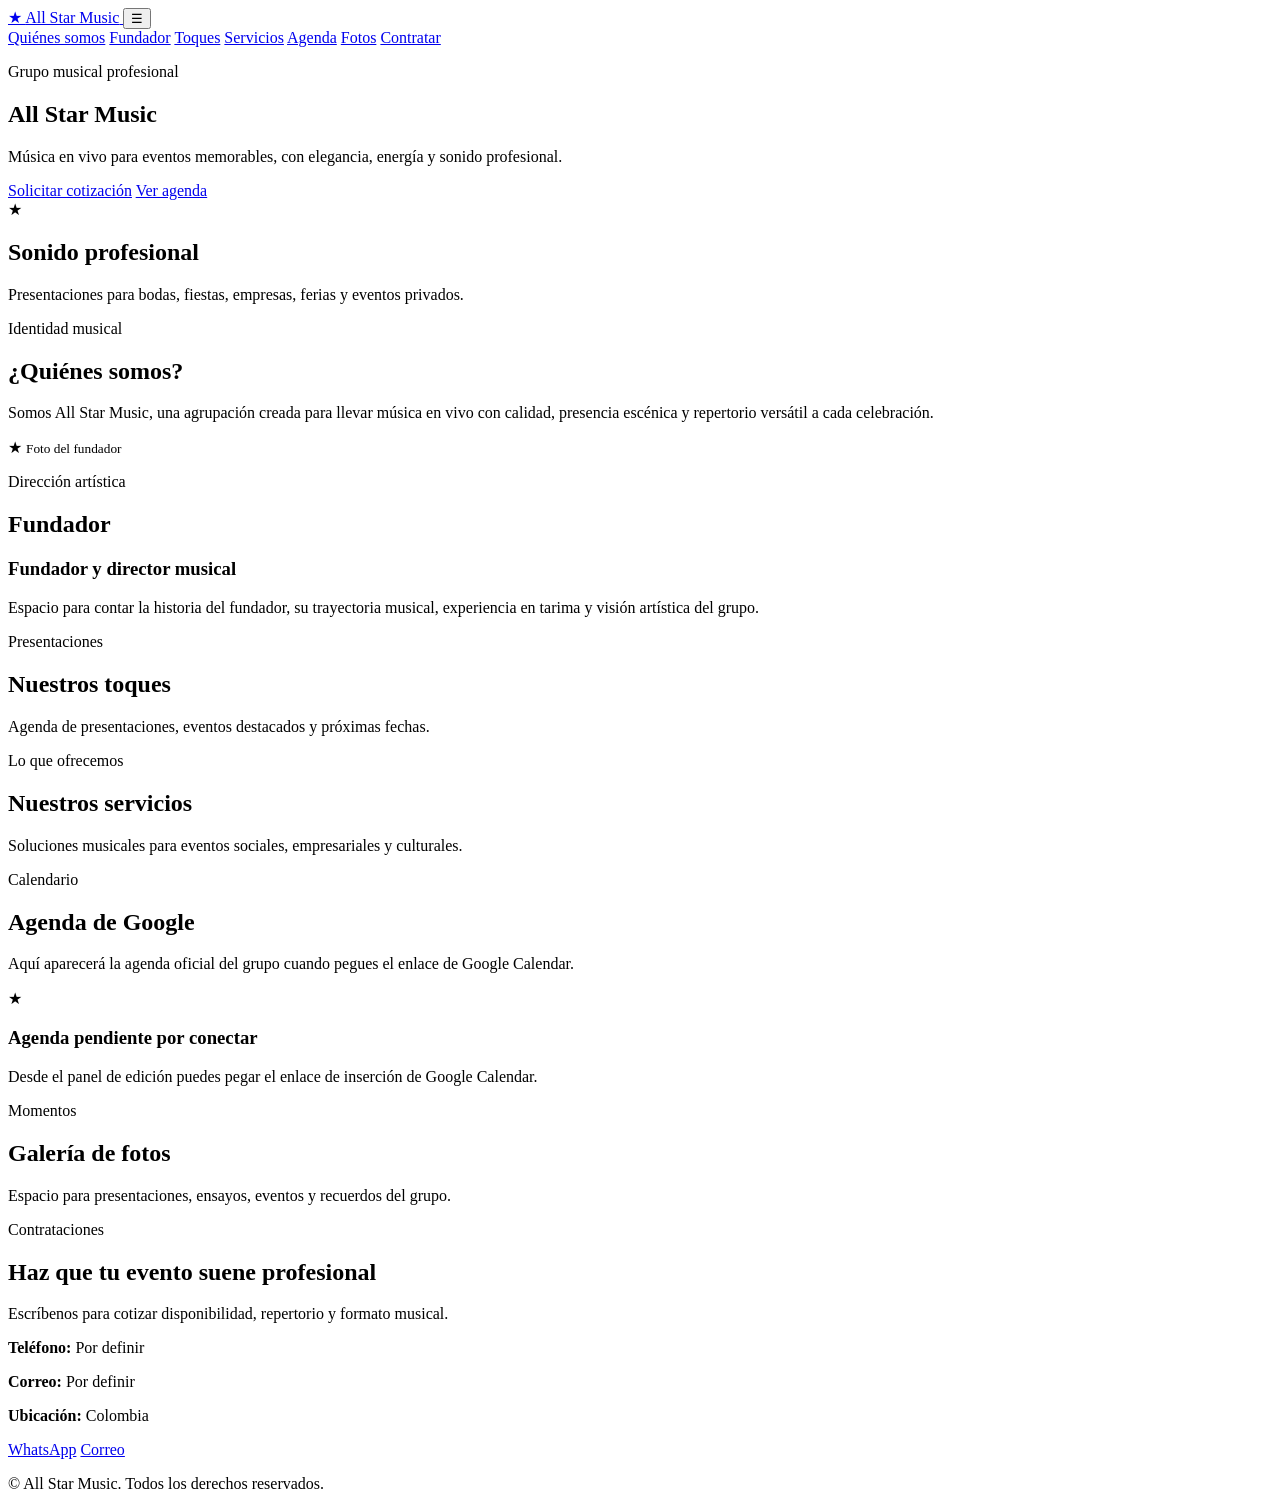
==== index.html @ 418ec7d7 "Add files via upload" ====
<!DOCTYPE html>
<html lang="es">
<head>
  <meta charset="UTF-8" />
  <meta name="viewport" content="width=device-width, initial-scale=1.0" />
  <title>All Star Music | Grupo musical</title>
  <meta name="description" content="All Star Music: grupo musical profesional para eventos sociales, empresariales y privados." />
  <link rel="stylesheet" href="css/styles.css" />
</head>
<body>
  <header class="site-header">
    <nav class="nav container">
      <a class="brand" href="#inicio" aria-label="All Star Music">
        <span class="brand-star">★</span>
        <span id="brandName">All Star Music</span>
      </a>

      <button class="nav-toggle" id="navToggle" aria-label="Abrir menú">☰</button>

      <div class="nav-links" id="navLinks">
        <a href="#quienes-somos">Quiénes somos</a>
        <a href="#fundador">Fundador</a>
        <a href="#toques">Toques</a>
        <a href="#servicios">Servicios</a>
        <a href="#agenda">Agenda</a>
        <a href="#galeria">Fotos</a>
        <a href="#contacto" class="btn btn-small">Contratar</a>
      </div>
    </nav>
  </header>

  <main>
    <section class="hero" id="inicio">
      <div class="hero-overlay"></div>
      <div class="container hero-grid">
        <div class="hero-copy">
          <p class="eyebrow">Grupo musical profesional</p>
          <h1 id="heroTitle">All Star Music</h1>
          <p class="hero-text" id="heroSubtitle">
            Música en vivo para eventos memorables, con elegancia, energía y sonido profesional.
          </p>
          <div class="hero-actions">
            <a href="#contacto" class="btn">Solicitar cotización</a>
            <a href="#agenda" class="btn btn-outline">Ver agenda</a>
          </div>
        </div>

        <div class="hero-card">
          <div class="star-orbit">
            <span>★</span>
          </div>
          <h2 id="heroCardTitle">Sonido profesional</h2>
          <p id="heroCardText">Presentaciones para bodas, fiestas, empresas, ferias y eventos privados.</p>
        </div>
      </div>
    </section>

    <section class="section" id="quienes-somos" class="fade-up" class="fade-up">
      <div class="container split">
        <div>
          <p class="section-kicker">Identidad musical</p>
          <h2>¿Quiénes somos?</h2>
        </div>
        <p class="lead" id="aboutText">
          Somos All Star Music, una agrupación creada para llevar música en vivo con calidad, presencia escénica y repertorio versátil a cada celebración.
        </p>
      </div>

      <div class="container stats" id="statsContainer"></div>
    </section>

    <section class="section section-dark" id="fundador" class="fade-up" class="fade-up">
      <div class="container founder-grid">
        <div class="founder-photo">
          <div class="photo-placeholder">
            <span>★</span>
            <small>Foto del fundador</small>
          </div>
        </div>
        <div>
          <p class="section-kicker">Dirección artística</p>
          <h2 id="founderName">Fundador</h2>
          <h3 id="founderRole">Fundador y director musical</h3>
          <p id="founderBio">
            Espacio para contar la historia del fundador, su trayectoria musical, experiencia en tarima y visión artística del grupo.
          </p>
        </div>
      </div>
    </section>

    <section class="section" id="toques" class="fade-up" class="fade-up">
      <div class="container section-title">
        <p class="section-kicker">Presentaciones</p>
        <h2>Nuestros toques</h2>
        <p>Agenda de presentaciones, eventos destacados y próximas fechas.</p>
      </div>

      <div class="container cards-grid" id="toquesContainer"></div>
    </section>

    <section class="section section-dark" id="servicios" class="fade-up" class="fade-up">
      <div class="container section-title">
        <p class="section-kicker">Lo que ofrecemos</p>
        <h2>Nuestros servicios</h2>
        <p>Soluciones musicales para eventos sociales, empresariales y culturales.</p>
      </div>

      <div class="container cards-grid" id="servicesContainer"></div>
    </section>

    <section class="section" id="agenda">
      <div class="container section-title">
        <p class="section-kicker">Calendario</p>
        <h2>Agenda de Google</h2>
        <p id="calendarNote">Aquí aparecerá la agenda oficial del grupo cuando pegues el enlace de Google Calendar.</p>
      </div>

      <div class="container calendar-box" id="calendarBox">
        <div class="calendar-empty">
          <span>★</span>
          <h3>Agenda pendiente por conectar</h3>
          <p>Desde el panel de edición puedes pegar el enlace de inserción de Google Calendar.</p>
        </div>
      </div>
    </section>

    <section class="section section-dark" id="galeria" class="fade-up" class="fade-up">
      <div class="container section-title">
        <p class="section-kicker">Momentos</p>
        <h2>Galería de fotos</h2>
        <p>Espacio para presentaciones, ensayos, eventos y recuerdos del grupo.</p>
      </div>

      <div class="container gallery-grid" id="galleryContainer"></div>
    </section>

    <section class="section contact-section" id="contacto" class="fade-up" class="fade-up">
      <div class="container contact-grid">
        <div>
          <p class="section-kicker">Contrataciones</p>
          <h2>Haz que tu evento suene profesional</h2>
          <p id="contactText">Escríbenos para cotizar disponibilidad, repertorio y formato musical.</p>
        </div>

        <div class="contact-card">
          <p><strong>Teléfono:</strong> <span id="contactPhone">Por definir</span></p>
          <p><strong>Correo:</strong> <span id="contactEmail">Por definir</span></p>
          <p><strong>Ubicación:</strong> <span id="contactLocation">Colombia</span></p>
          <div class="contact-actions">
            <a id="whatsappBtn" class="btn" href="#" target="_blank" rel="noopener">WhatsApp</a>
            <a id="emailBtn" class="btn btn-outline" href="#">Correo</a>
          </div>
        </div>
      </div>
    </section>
  </main>

  <footer class="footer">
    <div class="container footer-grid">
      <p>© <span id="year"></span> <span id="footerBrand">All Star Music</span>. Todos los derechos reservados.</p>
      <div class="footer-links" id="socialLinks"></div>
    </div>
  </footer>

  <script src="js/data.js"></script>
  <script src="js/app.js"></script>

<script>
const faders = document.querySelectorAll('.fade-up');
const appearOptions = { threshold: 0.1 };
const appearOnScroll = new IntersectionObserver((entries, observer) => {
  entries.forEach(entry => {
    if(entry.isIntersecting){
      entry.target.classList.add('show');
      observer.unobserve(entry.target);
    }
  });
}, appearOptions);

faders.forEach(fader => appearOnScroll.observe(fader));
</script>

<script>
const faders = document.querySelectorAll('.fade-up');
const appearOptions = { threshold: 0.1 };
const appearOnScroll = new IntersectionObserver((entries, observer) => {
  entries.forEach(entry => {
    if(entry.isIntersecting){
      entry.target.classList.add('show');
      observer.unobserve(entry.target);
    }
  });
}, appearOptions);

faders.forEach(fader => appearOnScroll.observe(fader));
</script>
</body>


</html>
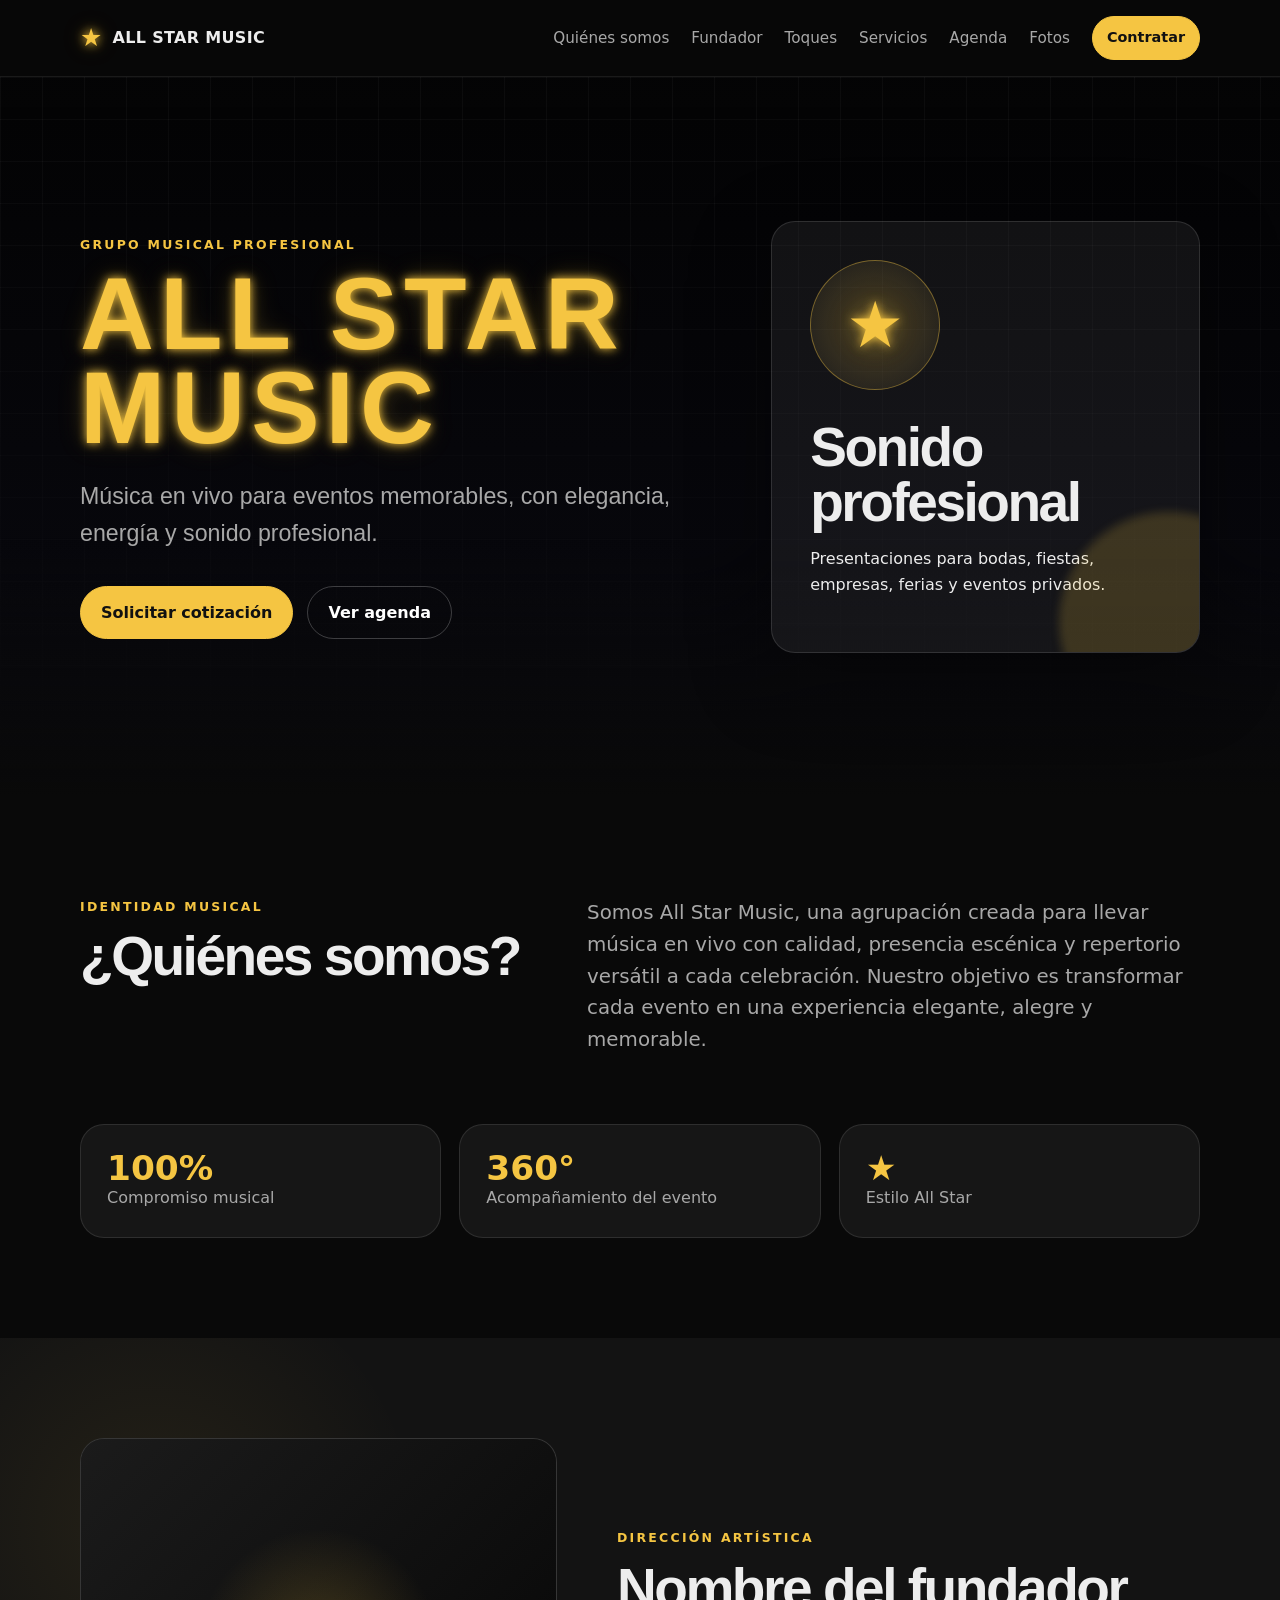
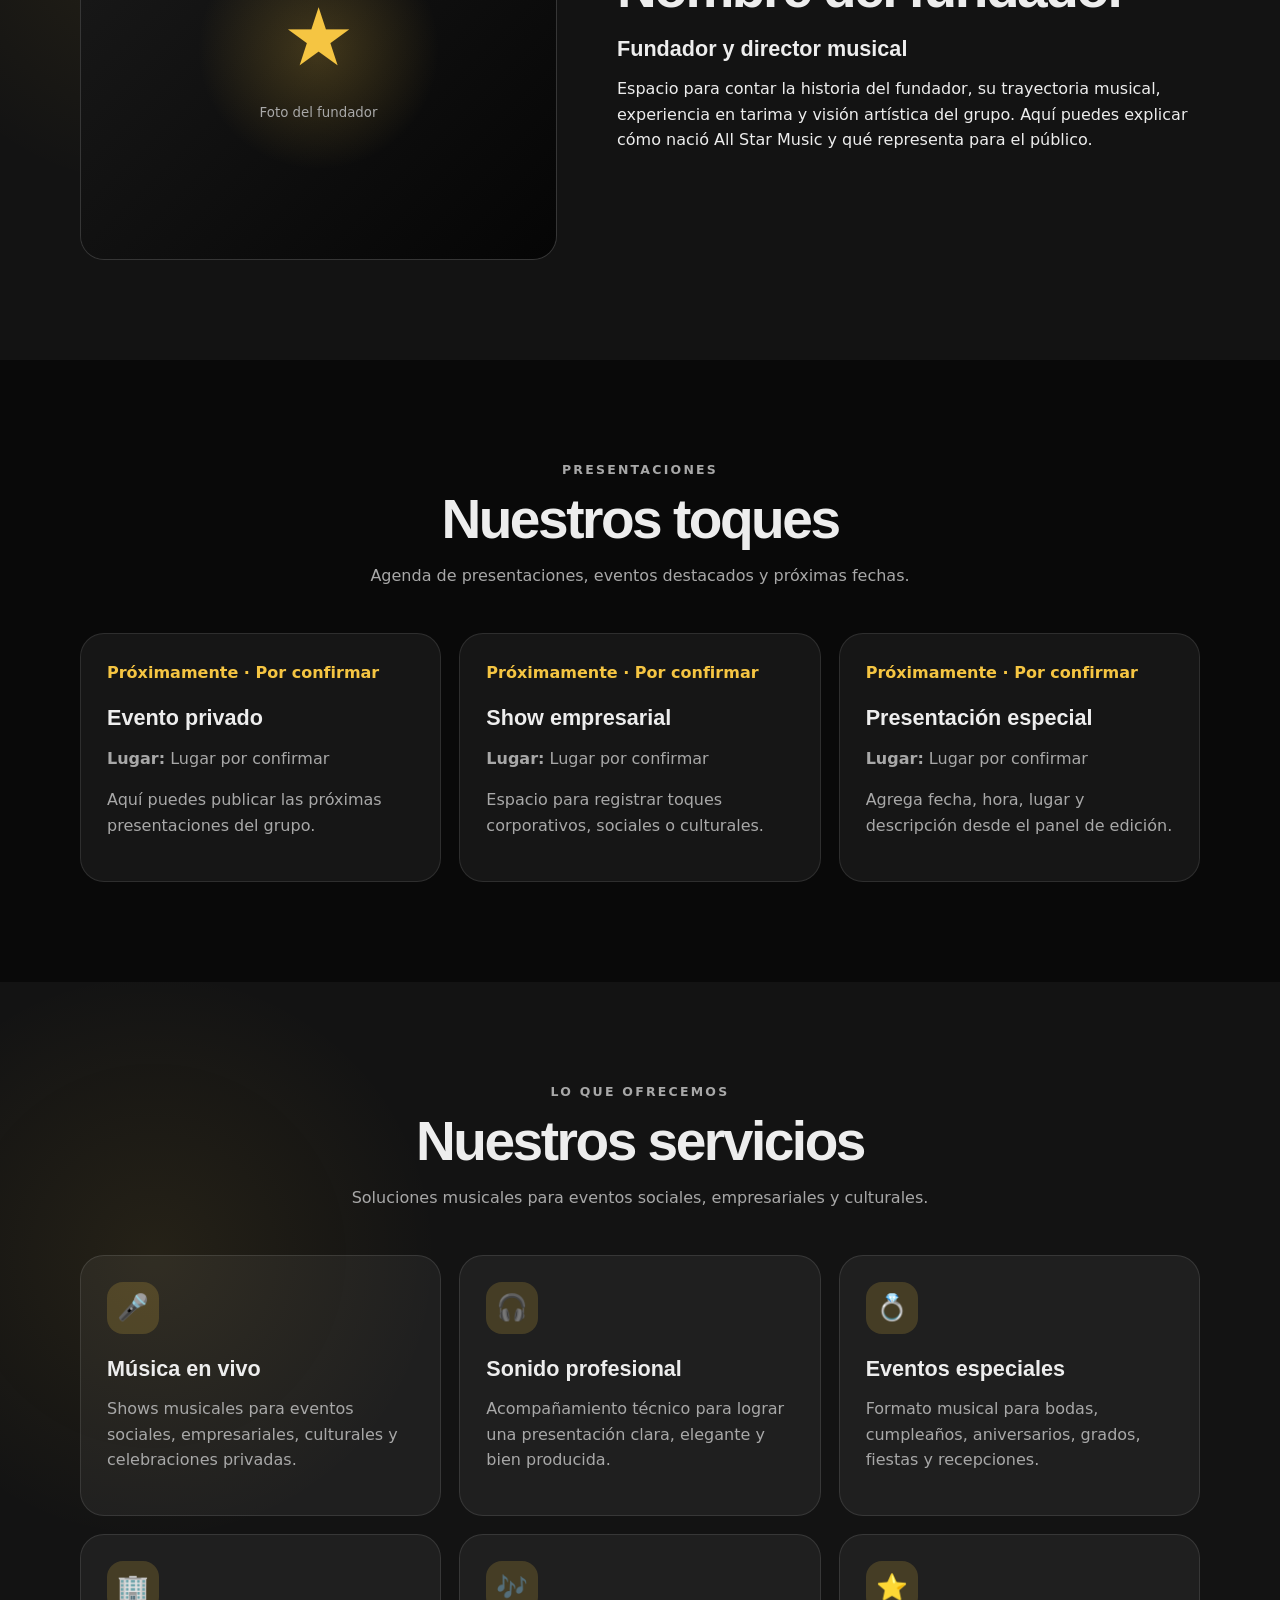
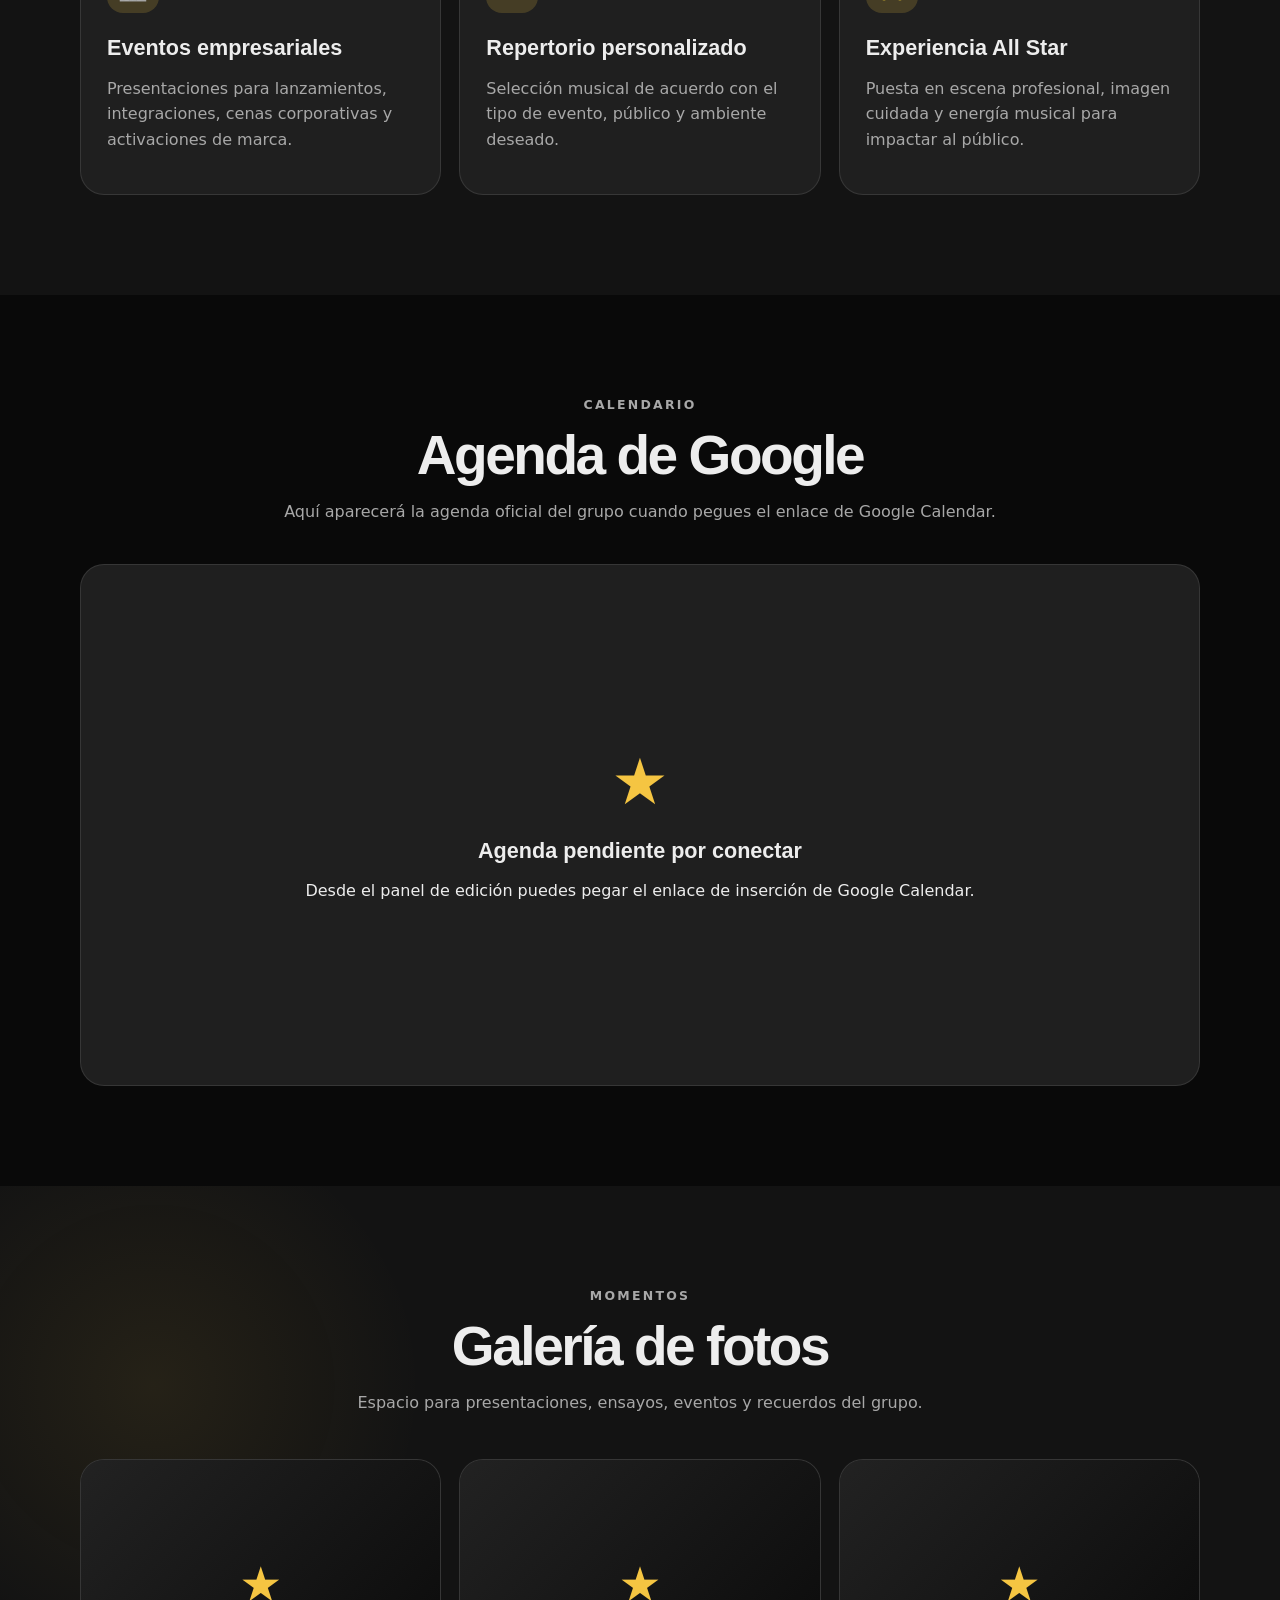
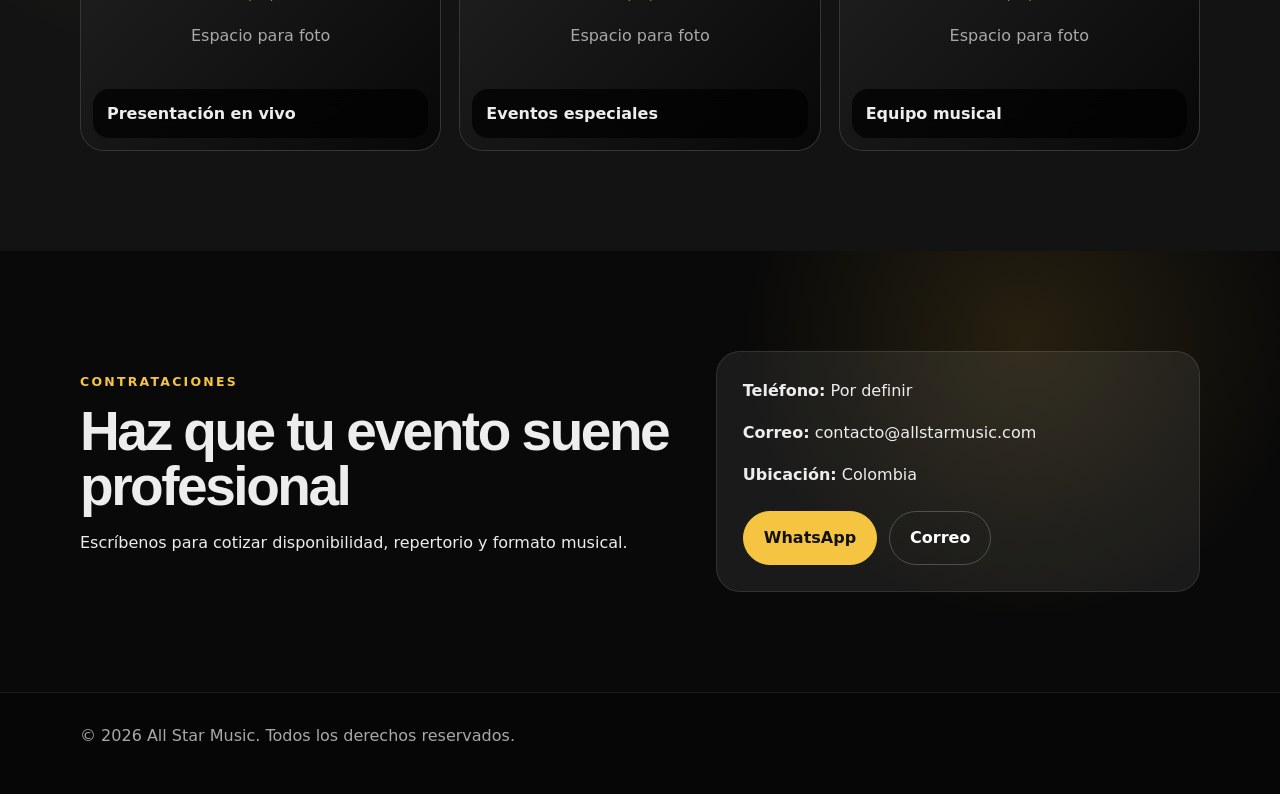
==== commit 234bcd90: "Add files via upload" ====
--- a/index.html
+++ b/index.html
@@ -30,7 +30,15 @@
   </header>
 
   <main>
-    <section class="hero" id="inicio">
+    
+<div class="hero-slider">
+  <div class="slide active" style="background-image:url('https://images.unsplash.com/photo-1493225457124-a3eb161ffa5f?q=80&w=1920&auto=format&fit=crop');"></div>
+  <div class="slide" style="background-image:url('https://images.unsplash.com/photo-1501386761578-eac5c94b800a?q=80&w=1920&auto=format&fit=crop');"></div>
+  <div class="slide" style="background-image:url('https://images.unsplash.com/photo-1516280440614-37939bbacd81?q=80&w=1920&auto=format&fit=crop');"></div>
+  <div class="slider-overlay"></div>
+</div>
+
+<section class="hero" id="inicio">
       <div class="hero-overlay"></div>
       <div class="container hero-grid">
         <div class="hero-copy">
@@ -194,7 +202,19 @@
 
 faders.forEach(fader => appearOnScroll.observe(fader));
 </script>
+
+<script>
+const slides = document.querySelectorAll('.slide');
+let currentSlide = 0;
+
+setInterval(() => {
+  slides[currentSlide].classList.remove('active');
+  currentSlide = (currentSlide + 1) % slides.length;
+  slides[currentSlide].classList.add('active');
+}, 4000);
+</script>
 </body>
 
 
+
 </html>
--- a/css/styles.css
+++ b/css/styles.css
@@ -0,0 +1,1032 @@
+
+/* Fuente estilo Acuario Music */
+@import url('https://fonts.googleapis.com/css2?family=Orbitron:wght@700;900&display=swap');
+
+body, h1, h2, h3, .hero-text {
+    font-family: 'Orbitron', sans-serif;
+}
+
+/* Paleta colores Acuario Music */
+:root {
+    --black: #0b0b0b;
+    --dark: #1a1a2e;
+    --gray-900: #2c2c3c;
+    --gray-400: #d8d8ff;
+    --star: #ffcc00;
+    --star-soft: rgba(255,204,0,0.25);
+}
+
+/* Hero gradiente animado */
+.hero {
+    background: linear-gradient(120deg, #0b0b0b, #1a1a2e, #ffcc00, #1a1a2e);
+    background-size: 400% 400%;
+    animation: gradientMove 20s ease infinite;
+    position: relative;
+}
+
+@keyframes gradientMove {
+    0%{background-position:0% 50%;}
+    50%{background-position:100% 50%;}
+    100%{background-position:0% 50%;}
+}
+
+/* Glow neón en hero y estrella */
+.brand-star, .hero h1, .hero-card span {
+    animation: glow 2s infinite alternate;
+    color: var(--star);
+    text-shadow: 0 0 15px var(--star), 0 0 40px var(--star-soft), 0 0 60px var(--star-soft);
+}
+
+@keyframes glow {
+    0%{text-shadow:0 0 15px var(--star), 0 0 40px var(--star-soft);}
+    50%{text-shadow:0 0 30px var(--star), 0 0 80px var(--star-soft);}
+    100%{text-shadow:0 0 15px var(--star), 0 0 40px var(--star-soft);}
+}
+
+/* Fade-in scroll */
+.fade-up {
+    opacity: 0;
+    transform: translateY(30px);
+    transition: opacity 1s ease, transform 1s ease;
+}
+.fade-up.show {
+    opacity: 1;
+    transform: translateY(0);
+}
+
+/* Hover glow tarjetas estilo Acuario */
+.info-card:hover, .toque-card:hover, .gallery-item:hover {
+    transform: scale(1.08);
+    border-color: var(--star);
+    box-shadow: 0 0 40px var(--star-soft);
+    transition: transform 0.3s ease, box-shadow 0.3s ease;
+}
+
+/* Partículas hero más visibles */
+.hero::before {
+    content:'';
+    position:absolute;
+    inset:0;
+    background: radial-gradient(circle, rgba(255,204,0,0.15) 1px, transparent 1px);
+    background-size:12px 12px;
+    animation: moveParticles 15s linear infinite;
+}
+@keyframes moveParticles{
+    0%{background-position:0 0;}
+    100%{background-position:300px 300px;}
+}
+
+
+/* Fuente display llamativa */
+@import url('https://fonts.googleapis.com/css2?family=Orbitron:wght@700;900&display=swap');
+
+body, h1, h2, h3, .hero-text {
+    font-family: 'Orbitron', sans-serif;
+}
+
+/* Paleta vibrante */
+:root {
+    --black: #0b0b0b;
+    --dark: #1a1a1a;
+    --gray-900: #2e2e2e;
+    --gray-400: #d0d0d0;
+    --star: #ffcc00;
+    --star-soft: rgba(255,204,0,0.25);
+}
+
+/* Hero con gradiente animado */
+.hero {
+    background: linear-gradient(120deg, #1a1a1a, #ffcc00, #1a1a1a, #ff6600);
+    background-size: 300% 300%;
+    animation: gradientMove 15s ease infinite;
+}
+
+@keyframes gradientMove {
+    0%{background-position:0% 50%;}
+    50%{background-position:100% 50%;}
+    100%{background-position:0% 50%;}
+}
+
+/* Glow animado en hero y estrella */
+.brand-star, .hero h1, .hero-card span {
+    animation: glow 2s infinite alternate;
+    color: var(--star);
+    text-shadow: 0 0 10px var(--star), 0 0 20px var(--star-soft), 0 0 30px var(--star-soft);
+}
+
+@keyframes glow {
+    0%{text-shadow:0 0 10px var(--star), 0 0 20px var(--star-soft);}
+    50%{text-shadow:0 0 25px var(--star), 0 0 50px var(--star-soft);}
+    100%{text-shadow:0 0 10px var(--star), 0 0 20px var(--star-soft);}
+}
+
+/* Fade-in scroll */
+.fade-up {
+    opacity: 0;
+    transform: translateY(20px);
+    transition: opacity 0.8s ease, transform 0.8s ease;
+}
+.fade-up.show {
+    opacity: 1;
+    transform: translateY(0);
+}
+
+/* Hover glow tarjetas */
+.info-card:hover, .toque-card:hover, .gallery-item:hover {
+    transform: scale(1.05);
+    border-color: var(--star);
+    box-shadow: 0 0 30px var(--star-soft);
+    transition: transform 0.3s ease, box-shadow 0.3s ease;
+}
+
+/* Hero partículas más visibles */
+.hero::before {
+    content:'';
+    position:absolute;
+    inset:0;
+    background: radial-gradient(circle, rgba(255,204,0,0.12) 1px, transparent 1px);
+    background-size:15px 15px;
+    animation: moveParticles 10s linear infinite;
+}
+@keyframes moveParticles{
+    0%{background-position:0 0;}
+    100%{background-position:200px 200px;}
+}
+
+:root {
+  --black: #090909;
+  --dark: #131313;
+  --gray-900: #1f1f1f;
+  --gray-800: #2b2b2b;
+  --gray-700: #3a3a3a;
+  --gray-400: #a8a8a8;
+  --gray-200: #ededed;
+  --white: #ffffff;
+  --star: #f5c542;
+  --star-soft: rgba(245, 197, 66, 0.18);
+  --radius: 24px;
+  --shadow: 0 24px 80px rgba(0, 0, 0, 0.38);
+  --font: Inter, ui-sans-serif, system-ui, -apple-system, BlinkMacSystemFont, "Segoe UI", sans-serif;
+}
+
+* {
+  box-sizing: border-box;
+}
+
+html {
+  scroll-behavior: smooth;
+}
+
+body {
+  margin: 0;
+  font-family: var(--font);
+  color: var(--gray-200);
+  background: var(--black);
+  line-height: 1.6;
+}
+
+a {
+  color: inherit;
+  text-decoration: none;
+}
+
+img {
+  display: block;
+  width: 100%;
+}
+
+button,
+input,
+textarea {
+  font-family: inherit;
+}
+
+.container {
+  width: min(1120px, calc(100% - 40px));
+  margin: 0 auto;
+}
+
+.site-header {
+  position: sticky;
+  top: 0;
+  z-index: 30;
+  backdrop-filter: blur(16px);
+  background: rgba(9, 9, 9, 0.84);
+  border-bottom: 1px solid rgba(255, 255, 255, 0.08);
+}
+
+.nav {
+  height: 76px;
+  display: flex;
+  align-items: center;
+  justify-content: space-between;
+}
+
+.brand {
+  display: inline-flex;
+  align-items: center;
+  gap: 10px;
+  font-weight: 900;
+  letter-spacing: 0.02em;
+  text-transform: uppercase;
+}
+
+.brand-star {
+  color: var(--star);
+  font-size: 1.55rem;
+  filter: drop-shadow(0 0 10px var(--star-soft));
+}
+
+.nav-links {
+  display: flex;
+  align-items: center;
+  gap: 22px;
+  color: var(--gray-400);
+  font-size: 0.95rem;
+}
+
+.nav-links a:hover {
+  color: var(--white);
+}
+
+.nav-toggle {
+  display: none;
+  border: 0;
+  background: transparent;
+  color: var(--white);
+  font-size: 2rem;
+}
+
+.btn {
+  display: inline-flex;
+  align-items: center;
+  justify-content: center;
+  border: 1px solid var(--star);
+  background: var(--star);
+  color: #111;
+  padding: 13px 20px;
+  border-radius: 999px;
+  font-weight: 800;
+  cursor: pointer;
+  transition: transform 0.18s ease, background 0.18s ease, color 0.18s ease;
+}
+
+.btn:hover {
+  transform: translateY(-2px);
+}
+
+.btn-outline {
+  background: transparent;
+  color: var(--white);
+  border-color: rgba(255, 255, 255, 0.22);
+}
+
+.btn-outline:hover {
+  border-color: var(--star);
+  color: var(--star);
+}
+
+.btn-small {
+  padding: 9px 14px;
+  font-size: 0.9rem;
+}
+
+.btn-danger {
+  border-color: #9c2a2a;
+  background: #9c2a2a;
+  color: #fff;
+}
+
+.hero {
+  position: relative;
+  min-height: 720px;
+  display: grid;
+  align-items: center;
+  overflow: hidden;
+  background:
+    radial-gradient(circle at 80% 20%, rgba(245, 197, 66, 0.18), transparent 26%),
+    linear-gradient(135deg, #050505 0%, #171717 48%, #2c2c2c 100%);
+}
+
+.hero::before {
+  content: "";
+  position: absolute;
+  inset: 0;
+  background-image:
+    linear-gradient(rgba(255,255,255,0.035) 1px, transparent 1px),
+    linear-gradient(90deg, rgba(255,255,255,0.035) 1px, transparent 1px);
+  background-size: 42px 42px;
+  mask-image: linear-gradient(to bottom, rgba(0,0,0,1), transparent);
+}
+
+.hero-overlay {
+  position: absolute;
+  inset: auto 0 0 0;
+  height: 260px;
+  background: linear-gradient(transparent, var(--black));
+  pointer-events: none;
+}
+
+.hero-grid {
+  position: relative;
+  display: grid;
+  grid-template-columns: 1.2fr 0.8fr;
+  align-items: center;
+  gap: 48px;
+}
+
+.eyebrow,
+.section-kicker {
+  color: var(--star);
+  text-transform: uppercase;
+  font-weight: 900;
+  letter-spacing: 0.18em;
+  font-size: 0.78rem;
+}
+
+h1,
+h2,
+h3,
+p {
+  margin-top: 0;
+}
+
+h1 {
+  margin-bottom: 22px;
+  font-size: clamp(3.2rem, 8vw, 7rem);
+  line-height: 0.92;
+  letter-spacing: -0.07em;
+}
+
+h2 {
+  margin-bottom: 16px;
+  font-size: clamp(2rem, 4.3vw, 4rem);
+  line-height: 1;
+  letter-spacing: -0.045em;
+}
+
+h3 {
+  font-size: 1.35rem;
+  margin-bottom: 10px;
+}
+
+.hero-text {
+  max-width: 680px;
+  font-size: clamp(1.1rem, 2vw, 1.45rem);
+  color: var(--gray-400);
+}
+
+.hero-actions {
+  display: flex;
+  flex-wrap: wrap;
+  gap: 14px;
+  margin-top: 34px;
+}
+
+.hero-card {
+  position: relative;
+  padding: 38px;
+  border: 1px solid rgba(255,255,255,0.12);
+  border-radius: var(--radius);
+  background: rgba(255, 255, 255, 0.06);
+  box-shadow: var(--shadow);
+  overflow: hidden;
+}
+
+.hero-card::after {
+  content: "";
+  position: absolute;
+  width: 220px;
+  height: 220px;
+  right: -80px;
+  bottom: -80px;
+  background: var(--star-soft);
+  filter: blur(4px);
+  border-radius: 50%;
+}
+
+.star-orbit {
+  display: grid;
+  place-items: center;
+  width: 130px;
+  height: 130px;
+  margin-bottom: 30px;
+  border-radius: 50%;
+  border: 1px solid rgba(245, 197, 66, 0.4);
+  background: radial-gradient(circle, rgba(245,197,66,0.25), rgba(255,255,255,0.03));
+}
+
+.star-orbit span {
+  color: var(--star);
+  font-size: 4rem;
+}
+
+.section {
+  padding: 100px 0;
+  background: var(--black);
+}
+
+.section-dark {
+  background:
+    radial-gradient(circle at 12% 30%, rgba(245, 197, 66, 0.08), transparent 22%),
+    var(--dark);
+}
+
+.split {
+  display: grid;
+  grid-template-columns: 0.85fr 1.15fr;
+  gap: 54px;
+  align-items: start;
+}
+
+.lead {
+  color: var(--gray-400);
+  font-size: 1.24rem;
+}
+
+.stats {
+  margin-top: 48px;
+  display: grid;
+  grid-template-columns: repeat(3, 1fr);
+  gap: 18px;
+}
+
+.stat-card,
+.info-card,
+.toque-card,
+.contact-card {
+  border: 1px solid rgba(255,255,255,0.1);
+  border-radius: var(--radius);
+  background: rgba(255, 255, 255, 0.055);
+  padding: 26px;
+}
+
+.stat-card strong {
+  display: block;
+  color: var(--star);
+  font-size: 2.15rem;
+  line-height: 1;
+}
+
+.stat-card span {
+  color: var(--gray-400);
+}
+
+.founder-grid {
+  display: grid;
+  grid-template-columns: 0.9fr 1.1fr;
+  gap: 60px;
+  align-items: center;
+}
+
+.founder-photo {
+  min-height: 420px;
+  border-radius: var(--radius);
+  overflow: hidden;
+  background: var(--gray-900);
+  border: 1px solid rgba(255,255,255,0.1);
+}
+
+.founder-photo img {
+  height: 420px;
+  object-fit: cover;
+}
+
+.photo-placeholder {
+  min-height: 420px;
+  display: grid;
+  place-content: center;
+  text-align: center;
+  color: var(--gray-400);
+  background:
+    radial-gradient(circle at center, rgba(245, 197, 66, 0.22), transparent 38%),
+    linear-gradient(135deg, #1b1b1b, #050505);
+}
+
+.photo-placeholder span {
+  color: var(--star);
+  font-size: 5rem;
+}
+
+.section-title {
+  text-align: center;
+  max-width: 760px;
+}
+
+.section-title p {
+  color: var(--gray-400);
+}
+
+.cards-grid {
+  margin-top: 44px;
+  display: grid;
+  grid-template-columns: repeat(3, 1fr);
+  gap: 18px;
+}
+
+.info-card,
+.toque-card {
+  min-height: 220px;
+}
+
+.info-card .icon {
+  display: inline-grid;
+  place-items: center;
+  width: 52px;
+  height: 52px;
+  margin-bottom: 18px;
+  border-radius: 16px;
+  background: var(--star-soft);
+  color: var(--star);
+  font-size: 1.6rem;
+}
+
+.info-card p,
+.toque-card p {
+  color: var(--gray-400);
+}
+
+.toque-date {
+  display: inline-flex;
+  margin-bottom: 16px;
+  color: var(--star);
+  font-weight: 900;
+}
+
+.calendar-box {
+  margin-top: 40px;
+  border-radius: var(--radius);
+  border: 1px solid rgba(255,255,255,0.1);
+  overflow: hidden;
+  background: var(--gray-900);
+  min-height: 520px;
+}
+
+.calendar-box iframe {
+  width: 100%;
+  min-height: 640px;
+  border: 0;
+}
+
+.calendar-empty {
+  min-height: 520px;
+  display: grid;
+  place-content: center;
+  text-align: center;
+  padding: 40px;
+}
+
+.calendar-empty span {
+  color: var(--star);
+  font-size: 4rem;
+}
+
+.gallery-grid {
+  margin-top: 44px;
+  display: grid;
+  grid-template-columns: repeat(3, 1fr);
+  gap: 18px;
+}
+
+.gallery-item {
+  position: relative;
+  min-height: 290px;
+  overflow: hidden;
+  border-radius: var(--radius);
+  background: var(--gray-900);
+  border: 1px solid rgba(255,255,255,0.1);
+}
+
+.gallery-item img {
+  height: 100%;
+  min-height: 290px;
+  object-fit: cover;
+}
+
+.gallery-placeholder {
+  min-height: 290px;
+  display: grid;
+  place-content: center;
+  text-align: center;
+  color: var(--gray-400);
+  background: linear-gradient(135deg, #222, #080808);
+}
+
+.gallery-placeholder span {
+  color: var(--star);
+  font-size: 3rem;
+}
+
+.gallery-caption {
+  position: absolute;
+  inset: auto 12px 12px 12px;
+  padding: 12px 14px;
+  border-radius: 16px;
+  background: rgba(0,0,0,0.7);
+  backdrop-filter: blur(10px);
+  font-weight: 800;
+}
+
+.contact-section {
+  background:
+    radial-gradient(circle at 80% 20%, rgba(245, 197, 66, 0.12), transparent 26%),
+    var(--black);
+}
+
+.contact-grid {
+  display: grid;
+  grid-template-columns: 1.1fr 0.9fr;
+  gap: 44px;
+  align-items: center;
+}
+
+.contact-card {
+  background: rgba(255,255,255,0.07);
+}
+
+.contact-actions {
+  margin-top: 24px;
+  display: flex;
+  flex-wrap: wrap;
+  gap: 12px;
+}
+
+.footer {
+  padding: 30px 0;
+  border-top: 1px solid rgba(255,255,255,0.08);
+  color: var(--gray-400);
+  background: #060606;
+}
+
+.footer-grid {
+  display: flex;
+  justify-content: space-between;
+  gap: 18px;
+  align-items: center;
+  flex-wrap: wrap;
+}
+
+.footer-links {
+  display: flex;
+  gap: 16px;
+  flex-wrap: wrap;
+}
+
+.footer-links a {
+  color: var(--gray-400);
+}
+
+.footer-links a:hover {
+  color: var(--star);
+}
+
+/* Admin */
+.admin-body {
+  background: #101010;
+}
+
+.admin-header {
+  position: sticky;
+  top: 0;
+  z-index: 50;
+  background: rgba(8,8,8,0.94);
+  border-bottom: 1px solid rgba(255,255,255,0.08);
+}
+
+.admin-nav {
+  min-height: 76px;
+  display: flex;
+  justify-content: space-between;
+  align-items: center;
+}
+
+.admin-actions {
+  display: flex;
+  gap: 10px;
+  flex-wrap: wrap;
+}
+
+.admin-layout {
+  display: grid;
+  grid-template-columns: 300px minmax(0, 1fr);
+  gap: 26px;
+  padding: 34px 0 70px;
+}
+
+.admin-sidebar {
+  position: sticky;
+  top: 100px;
+  align-self: start;
+  border: 1px solid rgba(255,255,255,0.1);
+  border-radius: var(--radius);
+  padding: 24px;
+  background: rgba(255,255,255,0.055);
+}
+
+.admin-sidebar h1 {
+  font-size: 2rem;
+  letter-spacing: -0.04em;
+  margin-bottom: 8px;
+}
+
+.admin-sidebar p {
+  color: var(--gray-400);
+  font-size: 0.94rem;
+}
+
+.admin-sidebar nav {
+  display: grid;
+  gap: 8px;
+  margin-top: 18px;
+}
+
+.admin-sidebar a {
+  padding: 10px 12px;
+  border-radius: 14px;
+  color: var(--gray-400);
+  background: rgba(255,255,255,0.04);
+}
+
+.admin-sidebar a:hover {
+  color: var(--star);
+  background: rgba(245,197,66,0.1);
+}
+
+.admin-panel {
+  display: grid;
+  gap: 18px;
+}
+
+.admin-card {
+  margin-bottom: 20px;
+  border: 1px solid rgba(255,255,255,0.1);
+  border-radius: var(--radius);
+  padding: 26px;
+  background: rgba(255,255,255,0.055);
+}
+
+.admin-card h2 {
+  font-size: 1.7rem;
+  letter-spacing: -0.03em;
+}
+
+.admin-card h3 {
+  margin-top: 22px;
+  color: var(--star);
+}
+
+.form-grid {
+  display: grid;
+  grid-template-columns: 1fr 1fr;
+  gap: 16px;
+}
+
+label {
+  display: grid;
+  gap: 8px;
+  margin-bottom: 16px;
+  color: var(--gray-200);
+  font-weight: 800;
+}
+
+input,
+textarea {
+  width: 100%;
+  border: 1px solid rgba(255,255,255,0.14);
+  background: #0a0a0a;
+  color: var(--white);
+  border-radius: 16px;
+  padding: 13px 14px;
+  outline: none;
+}
+
+textarea {
+  resize: vertical;
+}
+
+input:focus,
+textarea:focus {
+  border-color: var(--star);
+}
+
+.help-text {
+  color: var(--gray-400);
+  font-size: 0.92rem;
+}
+
+.editor-list {
+  display: grid;
+  gap: 14px;
+  margin-bottom: 14px;
+}
+
+.editor-item {
+  padding: 16px;
+  border: 1px solid rgba(255,255,255,0.1);
+  border-radius: 18px;
+  background: rgba(0,0,0,0.25);
+}
+
+.editor-item-head {
+  display: flex;
+  justify-content: space-between;
+  gap: 12px;
+  align-items: center;
+  margin-bottom: 12px;
+}
+
+.editor-item-head strong {
+  color: var(--star);
+}
+
+.remove-btn {
+  border: 1px solid rgba(255,255,255,0.14);
+  background: transparent;
+  color: #fff;
+  border-radius: 999px;
+  padding: 8px 12px;
+  cursor: pointer;
+}
+
+.remove-btn:hover {
+  border-color: #9c2a2a;
+  color: #ff8d8d;
+}
+
+.button-row {
+  display: flex;
+  flex-wrap: wrap;
+  gap: 12px;
+}
+
+.file-btn {
+  position: relative;
+  overflow: hidden;
+}
+
+.image-preview {
+  display: grid;
+  grid-template-columns: repeat(auto-fit, minmax(140px, 180px));
+  gap: 12px;
+}
+
+.image-preview img {
+  height: 120px;
+  object-fit: cover;
+  border-radius: 16px;
+  border: 1px solid rgba(255,255,255,0.14);
+}
+
+.toast {
+  position: fixed;
+  right: 20px;
+  bottom: 20px;
+  z-index: 100;
+  padding: 14px 18px;
+  border-radius: 999px;
+  background: var(--star);
+  color: #111;
+  font-weight: 900;
+  transform: translateY(120px);
+  transition: transform 0.25s ease;
+}
+
+.toast.show {
+  transform: translateY(0);
+}
+
+@media (max-width: 920px) {
+  .nav-toggle {
+    display: block;
+  }
+
+  .nav-links {
+    position: absolute;
+    inset: 76px 20px auto 20px;
+    display: none;
+    flex-direction: column;
+    align-items: stretch;
+    padding: 20px;
+    border-radius: 22px;
+    background: #111;
+    border: 1px solid rgba(255,255,255,0.1);
+  }
+
+  .nav-links.show {
+    display: flex;
+  }
+
+  .hero-grid,
+  .split,
+  .founder-grid,
+  .contact-grid,
+  .admin-layout {
+    grid-template-columns: 1fr;
+  }
+
+  .admin-sidebar {
+    position: static;
+  }
+
+  .cards-grid,
+  .gallery-grid,
+  .stats {
+    grid-template-columns: 1fr 1fr;
+  }
+}
+
+@media (max-width: 640px) {
+  .container {
+    width: min(100% - 28px, 1120px);
+  }
+
+  .hero {
+    min-height: 660px;
+  }
+
+  .section {
+    padding: 72px 0;
+  }
+
+  .cards-grid,
+  .gallery-grid,
+  .stats,
+  .form-grid {
+    grid-template-columns: 1fr;
+  }
+
+  .footer-grid {
+    align-items: flex-start;
+    flex-direction: column;
+  }
+
+  .admin-actions {
+    justify-content: flex-end;
+  }
+}
+
+
+
+/* HERO SLIDER */
+.hero-slider{
+  position: fixed;
+  inset: 0;
+  width: 100%;
+  height: 100vh;
+  z-index: -3;
+  overflow: hidden;
+}
+
+.slide{
+  position: absolute;
+  inset: 0;
+  background-size: cover;
+  background-position: center;
+  opacity: 0;
+  transform: scale(1.08);
+  transition: opacity 1.5s ease, transform 6s ease;
+}
+
+.slide.active{
+  opacity: 1;
+  transform: scale(1);
+}
+
+.slider-overlay{
+  position:absolute;
+  inset:0;
+  background: linear-gradient(
+    to bottom,
+    rgba(0,0,0,0.65),
+    rgba(10,10,20,0.8)
+  );
+}
+
+/* Hero content over images */
+.hero{
+  position: relative;
+  z-index: 2;
+  background: transparent !important;
+}
+
+/* Big ALL STAR glow */
+.hero h1{
+  font-size: clamp(3rem, 8vw, 7rem);
+  letter-spacing: 6px;
+  text-transform: uppercase;
+  animation: heroGlow 2s infinite alternate;
+}
+
+@keyframes heroGlow{
+  from{
+    text-shadow:
+      0 0 10px #ffcc00,
+      0 0 30px #ffcc00;
+  }
+  to{
+    text-shadow:
+      0 0 20px #ffcc00,
+      0 0 60px #ffcc00,
+      0 0 100px rgba(255,204,0,.7);
+  }
+}
